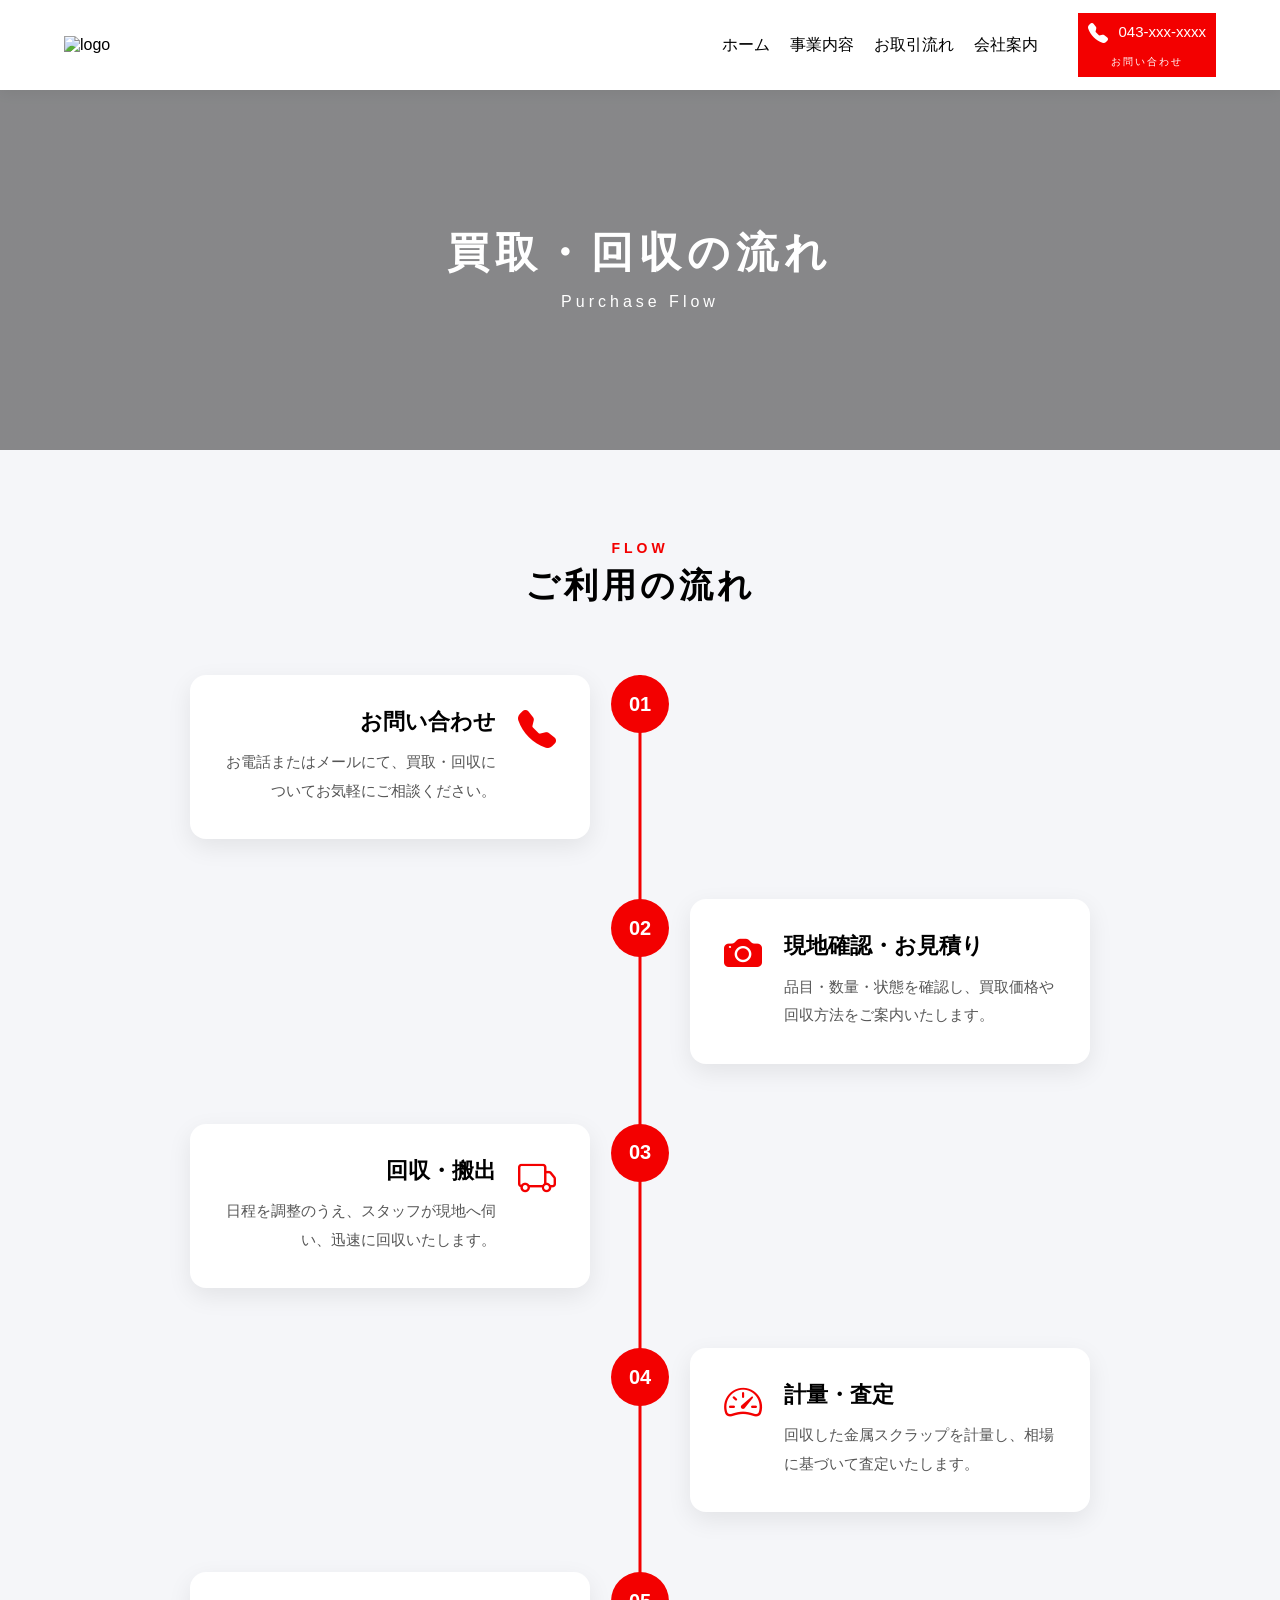
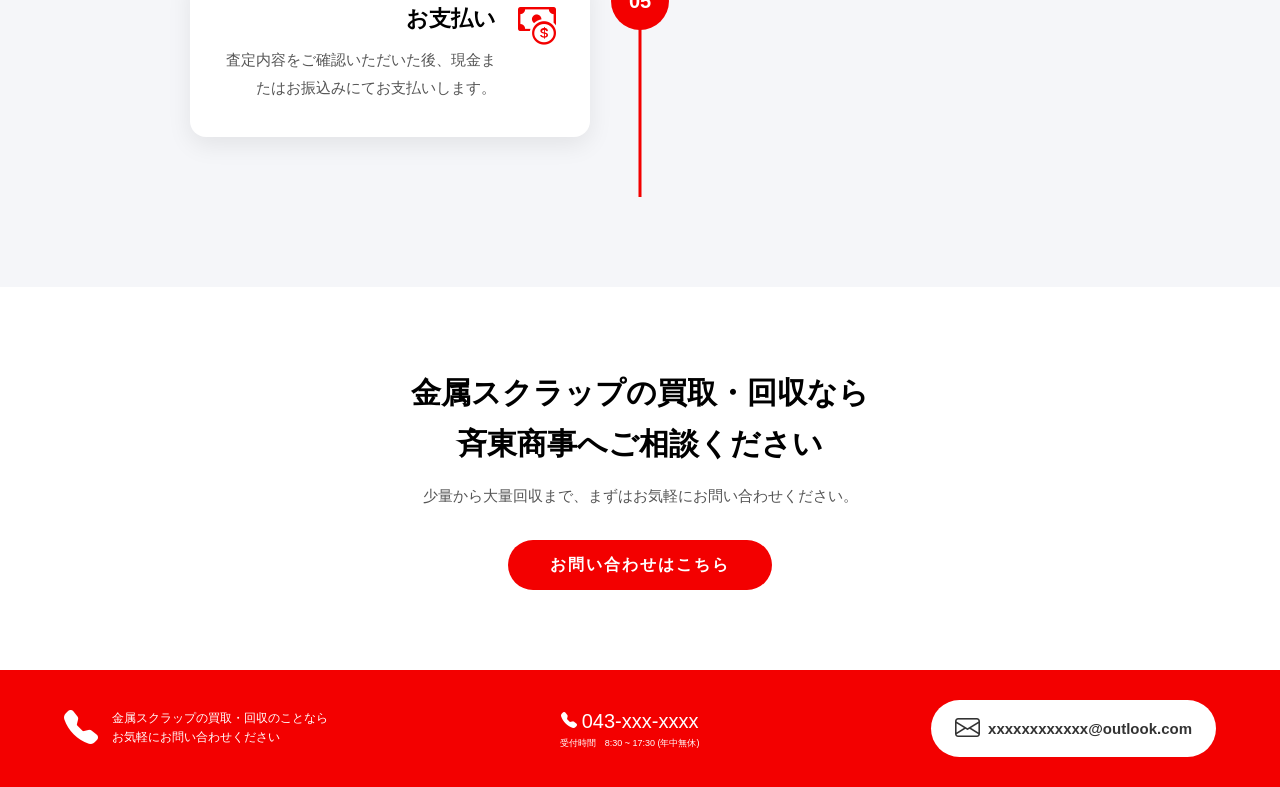
==== business.html @ 80c09f49 "Add files via upload" ====
<!DOCTYPE html>
<html lang="en">
<head>
    <title>斉東商事</title>
    <meta charset="UTF-8">
    <meta name="description" content="非鉄金属回収">
    <meta name="viewport" content="width=device-width, initial-scale=1.0">
    <link rel="preconnect" href="https://fonts.googleapis.com">
    <link rel="preconnect" href="https://fonts.gstatic.com" crossorigin>
    <link href="https://fonts.googleapis.com/css2?family=Shippori+Mincho+B1&display=swap" rel="stylesheet">
    <link rel="stylesheet" href="destyle.css">
    <link rel="stylesheet" href="styles.css">
    <link rel="stylesheet" href="https://cdn.jsdelivr.net/npm/bootstrap-icons@1.11.3/font/bootstrap-icons.min.css">
    <link rel="stylesheet" href="business.css">
</head>
<body>
    <header>
        <a href="#" class="header-left">
            <img src="img/logo (2).png" alt="logo">
        </a>
        <div class="header-right">
            <ul class="nav-pc">
                <li><a href="index.html">ホーム</a></li>
                <li><a href="service.html">事業内容</a></li>
                <li><a href="business.html">お取引流れ</a></li>
                <li><a href="contact.html">会社案内</a></li>
            </ul>
            <div class="header-ask">
                <div class="ask-top">
                    <i class="bi bi-telephone-fill"></i>
                    <p>043-xxx-xxxx</p>
                </div>
                <p>お問い合わせ</p>
            </div>
        </div>
    </header>
    <main>
        <section class="business-hero">
            <div class="business-hero-text">
                <h1>買取・回収の流れ</h1>
                <p>Purchase Flow</p>
            </div>
        </section>

        <section class="flow-section">
            <div class="section-title">
                <p>FLOW</p>
                <h2>ご利用の流れ</h2>
            </div>

            <div class="flow-timeline">

                <div class="flow-item">
                    <div class="flow-number">01</div>
                    <div class="flow-card">
                        <i class="bi bi-telephone-fill"></i>
                        <div>
                            <h3>お問い合わせ</h3>
                            <p>お電話またはメールにて、買取・回収についてお気軽にご相談ください。</p>
                        </div>
                    </div>
                </div>

                <div class="flow-item">
                    <div class="flow-number">02</div>
                    <div class="flow-card">
                        <i class="bi bi-camera-fill"></i>
                        <div>
                            <h3>現地確認・お見積り</h3>
                            <p>品目・数量・状態を確認し、買取価格や回収方法をご案内いたします。</p>
                        </div>
                    </div>
                </div>

                <div class="flow-item">
                    <div class="flow-number">03</div>
                    <div class="flow-card">
                        <i class="bi bi-truck"></i>
                        <div>
                            <h3>回収・搬出</h3>
                            <p>日程を調整のうえ、スタッフが現地へ伺い、迅速に回収いたします。</p>
                        </div>
                    </div>
                </div>

                <div class="flow-item">
                    <div class="flow-number">04</div>
                    <div class="flow-card">
                        <i class="bi bi-speedometer2"></i>
                        <div>
                            <h3>計量・査定</h3>
                            <p>回収した金属スクラップを計量し、相場に基づいて査定いたします。</p>
                        </div>
                    </div>
                </div>

                <div class="flow-item">
                    <div class="flow-number">05</div>
                    <div class="flow-card">
                        <i class="bi bi-cash-coin"></i>
                        <div>
                            <h3>お支払い</h3>
                            <p>査定内容をご確認いただいた後、現金またはお振込みにてお支払いします。</p>
                        </div>
                    </div>
                </div>

            </div>
        </section>

        <section class="flow-contact">
            <h2>金属スクラップの買取・回収なら<br>斉東商事へご相談ください</h2>
            <p>少量から大量回収まで、まずはお気軽にお問い合わせください。</p>
            <a href="contact.html">お問い合わせはこちら</a>
        </section>
    </main>




    <footer>
        <div class="footer-left">
            <i class="bi bi-telephone-fill"></i>
            <div class="footer-left-1">
                <p>金属スクラップの買取・回収のことなら</p>
                <p>お気軽にお問い合わせください</p>
            </div>
        </div>
        <div class="footer-right">
            <div class="footer-right-1">
                <i class="bi bi-telephone-fill"></i>
                <p>043-xxx-xxxx</p>
            </div>
            <p>受付時間　8:30 ~ 17:30 (年中無休)</p>
        </div>
        <a href="#" class="e-mail">
            <i class="bi bi-envelope"></i>
            <p>xxxxxxxxxxxx@outlook.com</p>
        </a>
    </footer>
</body>
</html>
---- destyle.css ----
/*! destyle.css v4.0.1 | MIT License | https://github.com/nicolas-cusan/destyle.css */

/* Reset box-model and set borders */
/* ============================================ */

*,
::before,
::after {
  box-sizing: border-box;
  border-style: solid;
  border-width: 0;
  min-width: 0;
}

/* Document */
/* ============================================ */

/**
 * 1. Correct the line height in all browsers.
 * 2. Prevent adjustments of font size after orientation changes in iOS.
 * 3. Remove gray overlay on links for iOS.
 */

html {
  line-height: 1.15; /* 1 */
  -webkit-text-size-adjust: 100%; /* 2 */
  -webkit-tap-highlight-color: transparent; /* 3*/
}

/* Sections */
/* ============================================ */

/**
 * Remove the margin in all browsers.
 */

body {
  margin: 0;
}

/**
 * Render the `main` element consistently in IE.
 */

main {
  display: block;
}

/* Vertical rhythm */
/* ============================================ */

p,
table,
blockquote,
address,
pre,
iframe,
form,
figure,
dl {
  margin: 0;
}

/* Headings */
/* ============================================ */

h1,
h2,
h3,
h4,
h5,
h6 {
  font-size: inherit;
  font-weight: inherit;
  margin: 0;
}

/* Lists (enumeration) */
/* ============================================ */

ul,
ol {
  margin: 0;
  padding: 0;
  list-style: none;
}

/* Lists (definition) */
/* ============================================ */

dt {
  font-weight: bold;
}

dd {
  margin-left: 0;
}

/* Grouping content */
/* ============================================ */

/**
 * 1. Add the correct box sizing in Firefox.
 * 2. Show the overflow in Edge and IE.
 */

hr {
  box-sizing: content-box; /* 1 */
  height: 0; /* 1 */
  overflow: visible; /* 2 */
  border-top-width: 1px;
  margin: 0;
  clear: both;
  color: inherit;
}

/**
 * 1. Correct the inheritance and scaling of font size in all browsers.
 * 2. Correct the odd `em` font sizing in all browsers.
 */

pre {
  font-family: monospace, monospace; /* 1 */
  font-size: inherit; /* 2 */
}

address {
  font-style: inherit;
}

/* Text-level semantics */
/* ============================================ */

/**
 * Remove the gray background on active links in IE 10.
 */

a {
  background-color: transparent;
  text-decoration: none;
  color: inherit;
}

/**
 * 1. Remove the bottom border in Chrome 57-
 * 2. Add the correct text decoration in Chrome, Edge, IE, Opera, and Safari.
 */

abbr[title] {
  text-decoration: underline dotted; /* 2 */
}

/**
 * Add the correct font weight in Chrome, Edge, and Safari.
 */

b,
strong {
  font-weight: bolder;
}

/**
 * 1. Correct the inheritance and scaling of font size in all browsers.
 * 2. Correct the odd `em` font sizing in all browsers.
 */

code,
kbd,
samp {
  font-family: monospace, monospace; /* 1 */
  font-size: inherit; /* 2 */
}

/**
 * Add the correct font size in all browsers.
 */

small {
  font-size: 80%;
}

/**
 * Prevent `sub` and `sup` elements from affecting the line height in
 * all browsers.
 */

sub,
sup {
  font-size: 75%;
  line-height: 0;
  position: relative;
  vertical-align: baseline;
}

sub {
  bottom: -0.25em;
}

sup {
  top: -0.5em;
}

/* Replaced content */
/* ============================================ */

/**
 * Prevent vertical alignment issues.
 */

svg,
img,
embed,
object,
iframe {
  vertical-align: bottom;
}

/* Forms */
/* ============================================ */

/**
 * Reset form fields to make them styleable.
 * 1. Make form elements stylable across systems iOS especially.
 * 2. Inherit text-transform from parent.
 */

button,
input,
optgroup,
select,
textarea {
  -webkit-appearance: none; /* 1 */
  appearance: none;
  vertical-align: middle;
  color: inherit;
  font: inherit;
  background: transparent;
  padding: 0;
  margin: 0;
  border-radius: 0;
  text-align: inherit;
  text-transform: inherit; /* 2 */
}

/**
 * Correct cursors for clickable elements.
 */

button,
[type="button"],
[type="reset"],
[type="submit"] {
  cursor: pointer;
}

button:disabled,
[type="button"]:disabled,
[type="reset"]:disabled,
[type="submit"]:disabled {
  cursor: default;
}

/**
 * Improve outlines for Firefox and unify style with input elements & buttons.
 */

:-moz-focusring {
  outline: auto;
}

select:disabled {
  opacity: inherit;
}

/**
 * Remove padding
 */

option {
  padding: 0;
}

/**
 * Reset to invisible
 */

fieldset {
  margin: 0;
  padding: 0;
  min-width: 0;
}

legend {
  padding: 0;
}

/**
 * Add the correct vertical alignment in Chrome, Firefox, and Opera.
 */

progress {
  vertical-align: baseline;
}

/**
 * Remove the default vertical scrollbar in IE 10+.
 */

textarea {
  overflow: auto;
}

/**
 * Correct the cursor style of increment and decrement buttons in Chrome.
 */

[type="number"]::-webkit-inner-spin-button,
[type="number"]::-webkit-outer-spin-button {
  height: auto;
}

/**
 * Correct the outline style in Safari.
 */

[type="search"] {
  outline-offset: -2px; /* 1 */
}

/**
 * Remove the inner padding in Chrome and Safari on macOS.
 */

[type="search"]::-webkit-search-decoration {
  -webkit-appearance: none;
}

/**
 * 1. Correct the inability to style clickable types in iOS and Safari.
 * 2. Fix font inheritance.
 */

::-webkit-file-upload-button {
  -webkit-appearance: button; /* 1 */
  font: inherit; /* 2 */
}

/**
 * Fix appearance for Firefox
 */
[type="number"] {
  -moz-appearance: textfield;
}

/**
 * Clickable labels
 */

label[for] {
  cursor: pointer;
}

/* Interactive */
/* ============================================ */

/*
 * Add the correct display in Edge, IE 10+, and Firefox.
 */

details {
  display: block;
}

/*
 * Add the correct display in all browsers.
 */

summary {
  display: list-item;
}

/*
 * Remove outline for editable content.
 */

[contenteditable]:focus {
  outline: auto;
}

/* Tables */
/* ============================================ */

/**
1. Correct table border color inheritance in all Chrome and Safari.
*/

table {
  border-color: inherit; /* 1 */
  border-collapse: collapse;
}

caption {
  text-align: left;
}

td,
th {
  vertical-align: top;
  padding: 0;
}

th {
  text-align: left;
  font-weight: bold;
}
---- styles.css ----
/* PC、スマホ共通スタイル */
* {
  box-sizing: border-box;
}
p {
  font-size: 15px;
}
body {
  max-width: 2000px;
  margin: 0 auto;
  background-color: #F5F6F9;
  font-family: "Source Sans Pro", "Hiragino Kaku Gothic ProN", Meiryo, Arial, sans-serif;
}
/*header*/
header {
  height: 90px;

  display: flex;
  justify-content: space-between;
  align-items: center;

  margin: 0;
  padding: 0 5%;

  background-color: #fff;

  box-shadow: 0 3px 14px rgba(0,0,0,.06);
}
.header-left {
  width: 220px;

  display: flex;
  align-items: center;

  margin: 0;
}
.header-left > img {
  width: 100%;
}
.company-name > h1 {
  font-size: 30px;
  font-weight: 550;
  letter-spacing: 5px;
}
.company-name > h3 {
  font-size: 12px;
}
.header-right {
  height: 100%;

  display: flex;
  align-items: center;
  gap: 40px;
}
.nav-pc {
  display: flex;
  justify-content: space-between;
  align-items: center;
  gap: 20px;
}
.header-ask {
  background-color: #f30000;
  color: #FFF;
  text-align: center;
  padding: 10px 10px;
  display: flex;
  flex-direction: column;
  gap: 10px;
}
.header-ask > p {
  font-size: 10px;
  letter-spacing: 2px;
}
.ask-top {
  display: flex;
  gap: 10px;
  font-size: 20px;
}
.ask-top > p {
  font-size: 15px;
}
.nav-pc > li:hover {
  padding-top: 5px;
  text-decoration: underline;
}
/*footer*/
footer {
  background-color: #f30000;
  color: #fff;

  display: flex;
  justify-content: space-between;
  align-items: center;

  padding: 30px 5%;
}
.footer-left {
  display: flex;
  align-items: center;
  gap: 14px;
  margin: 0;
}
.footer-left > i {
  font-size: 34px;
}
.footer-left-1 {
  display: flex;
  flex-direction: column;
  gap: 5px;
}
.footer-left-1 > p {
  font-size: 12px;
}
.footer-right {
  display: flex;
  flex-direction: column;
  align-items: center;
  margin: 0;
}
.footer-right > p {
  margin-top: 5px;
  font-size: 9px;
}
.footer-right-1 {
  display: flex;
  gap: 5px;
  align-items: center;
}
.footer-right-1 > p {
  font-size: 20px;
}
.e-mail {
  display: flex;
  align-items: center;
  gap: 8px;

  font-size: 16px;
  font-weight: 600;

  border-radius: 30px;

  background-color: #fff;
  color: #333;

  padding: 14px 24px;

  transition: .3s;
}
.e-mail:hover {
  transform: translateY(-3px);
  box-shadow: 0 8px 18px rgba(0,0,0,.18);
}
.e-mail > i {
  font-size: 25px;
}
---- business.css ----
/* business page */
.business-hero {
  height: 360px;
  background:
    linear-gradient(rgba(0,0,0,.45), rgba(0,0,0,.45)),
    url("img/business-hero.jpg") center / cover no-repeat;

  display: flex;
  justify-content: center;
  align-items: center;

  color: #fff;
  text-align: center;
}

.business-hero-text h1 {
  font-size: 42px;
  font-weight: 700;
  letter-spacing: 6px;
}

.business-hero-text p {
  margin-top: 16px;
  font-size: 16px;
  letter-spacing: 4px;
}

/* title */
.flow-section {
  padding: 90px 5%;
}

.section-title {
  text-align: center;
  margin-bottom: 70px;
}

.section-title p {
  color: #f30000;
  font-size: 14px;
  font-weight: bold;
  letter-spacing: 4px;
}

.section-title h2 {
  margin-top: 10px;
  font-size: 34px;
  font-weight: 700;
  letter-spacing: 4px;
}

/* timeline */
.flow-timeline {
  position: relative;
  max-width: 1000px;
  margin: 0 auto;
}

.flow-timeline::before {
  content: "";
  position: absolute;
  top: 0;
  left: 50%;
  width: 3px;
  height: 100%;
  background-color: #f30000;
  transform: translateX(-50%);
}

.flow-item {
  position: relative;
  width: 50%;
  padding: 0 50px 60px;
}

.flow-item:nth-child(odd) {
  margin-right: auto;
  text-align: right;
}

.flow-item:nth-child(even) {
  margin-left: auto;
}

.flow-number {
  position: absolute;
  top: 0;
  width: 58px;
  height: 58px;
  border-radius: 50%;

  background-color: #f30000;
  color: #fff;

  display: flex;
  justify-content: center;
  align-items: center;

  font-size: 20px;
  font-weight: bold;
  z-index: 2;
}

.flow-item:nth-child(odd) .flow-number {
  right: -29px;
}

.flow-item:nth-child(even) .flow-number {
  left: -29px;
}

.flow-card {
  background-color: #fff;
  padding: 34px;
  border-radius: 16px;

  display: flex;
  gap: 22px;
  align-items: flex-start;

  box-shadow: 0 8px 24px rgba(0,0,0,.08);
}

.flow-item:nth-child(odd) .flow-card {
  flex-direction: row-reverse;
}

.flow-card i {
  font-size: 38px;
  color: #f30000;
  flex-shrink: 0;
}

.flow-card h3 {
  font-size: 22px;
  font-weight: 700;
  margin-bottom: 14px;
}

.flow-card p {
  line-height: 1.9;
  color: #555;
}

/* contact */
.flow-contact {
  background-color: #fff;
  text-align: center;
  padding: 80px 5%;
}

.flow-contact h2 {
  font-size: 30px;
  font-weight: 700;
  line-height: 1.7;
}

.flow-contact p {
  margin-top: 18px;
  color: #555;
}

.flow-contact a {
  display: inline-block;
  margin-top: 36px;
  padding: 16px 42px;

  background-color: #f30000;
  color: #fff;
  border-radius: 40px;

  font-weight: bold;
  letter-spacing: 2px;

  transition: .3s;
}

.flow-contact a:hover {
  transform: translateY(-4px);
  box-shadow: 0 8px 18px rgba(0,0,0,.18);
}
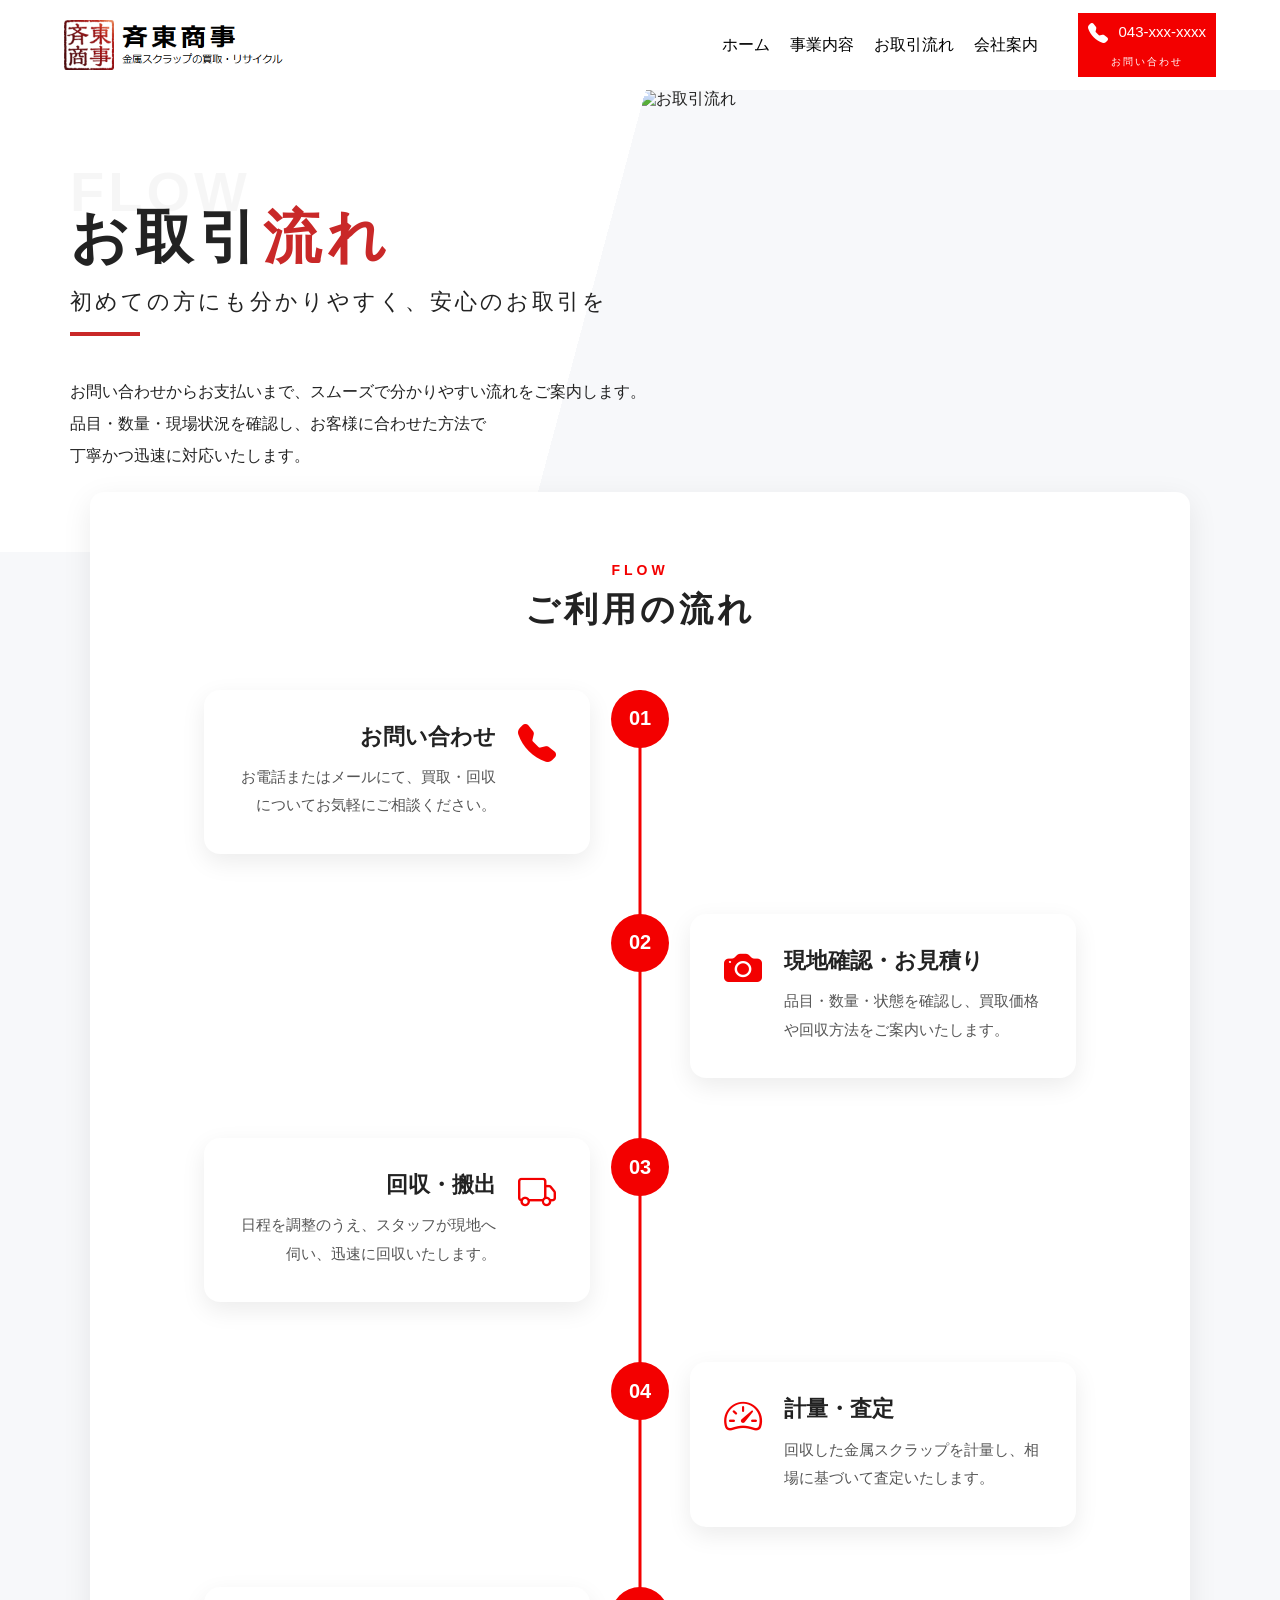
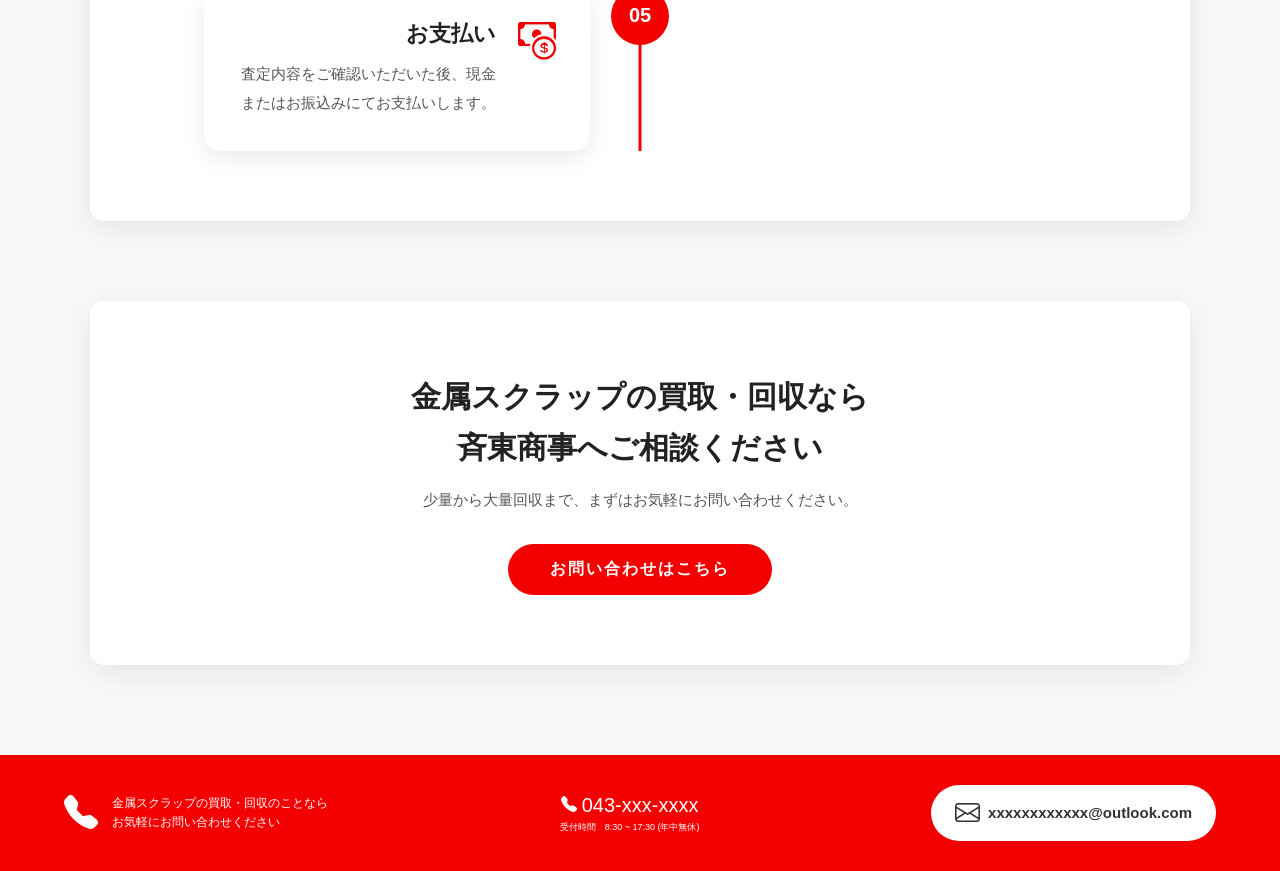
==== commit 7aec6c92: "Add files via upload" ====
--- a/business.html
+++ b/business.html
@@ -1,142 +1,153 @@
-<!DOCTYPE html>
-<html lang="en">
-<head>
-    <title>斉東商事</title>
-    <meta charset="UTF-8">
-    <meta name="description" content="非鉄金属回収">
-    <meta name="viewport" content="width=device-width, initial-scale=1.0">
-    <link rel="preconnect" href="https://fonts.googleapis.com">
-    <link rel="preconnect" href="https://fonts.gstatic.com" crossorigin>
-    <link href="https://fonts.googleapis.com/css2?family=Shippori+Mincho+B1&display=swap" rel="stylesheet">
-    <link rel="stylesheet" href="destyle.css">
-    <link rel="stylesheet" href="styles.css">
-    <link rel="stylesheet" href="https://cdn.jsdelivr.net/npm/bootstrap-icons@1.11.3/font/bootstrap-icons.min.css">
-    <link rel="stylesheet" href="business.css">
-</head>
-<body>
-    <header>
-        <a href="#" class="header-left">
-            <img src="img/logo (2).png" alt="logo">
-        </a>
-        <div class="header-right">
-            <ul class="nav-pc">
-                <li><a href="index.html">ホーム</a></li>
-                <li><a href="service.html">事業内容</a></li>
-                <li><a href="business.html">お取引流れ</a></li>
-                <li><a href="contact.html">会社案内</a></li>
-            </ul>
-            <div class="header-ask">
-                <div class="ask-top">
-                    <i class="bi bi-telephone-fill"></i>
-                    <p>043-xxx-xxxx</p>
-                </div>
-                <p>お問い合わせ</p>
-            </div>
-        </div>
-    </header>
-    <main>
-        <section class="business-hero">
-            <div class="business-hero-text">
-                <h1>買取・回収の流れ</h1>
-                <p>Purchase Flow</p>
-            </div>
-        </section>
-
-        <section class="flow-section">
-            <div class="section-title">
-                <p>FLOW</p>
-                <h2>ご利用の流れ</h2>
-            </div>
-
-            <div class="flow-timeline">
-
-                <div class="flow-item">
-                    <div class="flow-number">01</div>
-                    <div class="flow-card">
-                        <i class="bi bi-telephone-fill"></i>
-                        <div>
-                            <h3>お問い合わせ</h3>
-                            <p>お電話またはメールにて、買取・回収についてお気軽にご相談ください。</p>
-                        </div>
-                    </div>
-                </div>
-
-                <div class="flow-item">
-                    <div class="flow-number">02</div>
-                    <div class="flow-card">
-                        <i class="bi bi-camera-fill"></i>
-                        <div>
-                            <h3>現地確認・お見積り</h3>
-                            <p>品目・数量・状態を確認し、買取価格や回収方法をご案内いたします。</p>
-                        </div>
-                    </div>
-                </div>
-
-                <div class="flow-item">
-                    <div class="flow-number">03</div>
-                    <div class="flow-card">
-                        <i class="bi bi-truck"></i>
-                        <div>
-                            <h3>回収・搬出</h3>
-                            <p>日程を調整のうえ、スタッフが現地へ伺い、迅速に回収いたします。</p>
-                        </div>
-                    </div>
-                </div>
-
-                <div class="flow-item">
-                    <div class="flow-number">04</div>
-                    <div class="flow-card">
-                        <i class="bi bi-speedometer2"></i>
-                        <div>
-                            <h3>計量・査定</h3>
-                            <p>回収した金属スクラップを計量し、相場に基づいて査定いたします。</p>
-                        </div>
-                    </div>
-                </div>
-
-                <div class="flow-item">
-                    <div class="flow-number">05</div>
-                    <div class="flow-card">
-                        <i class="bi bi-cash-coin"></i>
-                        <div>
-                            <h3>お支払い</h3>
-                            <p>査定内容をご確認いただいた後、現金またはお振込みにてお支払いします。</p>
-                        </div>
-                    </div>
-                </div>
-
-            </div>
-        </section>
-
-        <section class="flow-contact">
-            <h2>金属スクラップの買取・回収なら<br>斉東商事へご相談ください</h2>
-            <p>少量から大量回収まで、まずはお気軽にお問い合わせください。</p>
-            <a href="contact.html">お問い合わせはこちら</a>
-        </section>
-    </main>
-
-
-
-
-    <footer>
-        <div class="footer-left">
-            <i class="bi bi-telephone-fill"></i>
-            <div class="footer-left-1">
-                <p>金属スクラップの買取・回収のことなら</p>
-                <p>お気軽にお問い合わせください</p>
-            </div>
-        </div>
-        <div class="footer-right">
-            <div class="footer-right-1">
-                <i class="bi bi-telephone-fill"></i>
-                <p>043-xxx-xxxx</p>
-            </div>
-            <p>受付時間　8:30 ~ 17:30 (年中無休)</p>
-        </div>
-        <a href="#" class="e-mail">
-            <i class="bi bi-envelope"></i>
-            <p>xxxxxxxxxxxx@outlook.com</p>
-        </a>
-    </footer>
-</body>
-</html>
+<!DOCTYPE html>
+<html lang="en">
+<head>
+    <title>斉東商事</title>
+    <meta charset="UTF-8">
+    <meta name="description" content="非鉄金属回収">
+    <meta name="viewport" content="width=device-width, initial-scale=1.0">
+    <link rel="preconnect" href="https://fonts.googleapis.com">
+    <link rel="preconnect" href="https://fonts.gstatic.com" crossorigin>
+    <link href="https://fonts.googleapis.com/css2?family=Shippori+Mincho+B1&display=swap" rel="stylesheet">
+    <link rel="stylesheet" href="destyle.css">
+    <link rel="stylesheet" href="styles.css">
+    <link rel="stylesheet" href="https://cdn.jsdelivr.net/npm/bootstrap-icons@1.11.3/font/bootstrap-icons.min.css">
+    <link rel="stylesheet" href="business.css">
+</head>
+<body>
+    <header>
+        <a href="#" class="header-left">
+            <img src="img/logo (2).png" alt="logo">
+        </a>
+        <div class="header-right">
+            <ul class="nav-pc">
+                <li><a href="index.html">ホーム</a></li>
+                <li><a href="service.html">事業内容</a></li>
+                <li><a href="business.html">お取引流れ</a></li>
+                <li><a href="contact.html">会社案内</a></li>
+            </ul>
+            <div class="header-ask">
+                <div class="ask-top">
+                    <i class="bi bi-telephone-fill"></i>
+                    <p>043-xxx-xxxx</p>
+                </div>
+                <p>お問い合わせ</p>
+            </div>
+        </div>
+    </header>
+    <main class="company-page">
+        <section class="company-hero">
+            <div class="company-hero-text">
+                <p class="section-en">FLOW</p>
+                <h1>お取引<span>流れ</span></h1>
+                <p class="catch">初めての方にも分かりやすく、安心のお取引を</p>
+
+                <p class="lead">
+                    お問い合わせからお支払いまで、スムーズで分かりやすい流れをご案内します。<br>
+                    品目・数量・現場状況を確認し、お客様に合わせた方法で<br>
+                    丁寧かつ迅速に対応いたします。
+                </p>
+            </div>
+
+            <div class="company-hero-img">
+                <img src="img/business-hero.jpg" alt="お取引流れ">
+            </div>
+        </section>
+
+        <section class="flow-section">
+            <div class="section-title">
+                <p>FLOW</p>
+                <h2>ご利用の流れ</h2>
+            </div>
+
+            <div class="flow-timeline">
+
+                <div class="flow-item">
+                    <div class="flow-number">01</div>
+                    <div class="flow-card">
+                        <i class="bi bi-telephone-fill"></i>
+                        <div>
+                            <h3>お問い合わせ</h3>
+                            <p>お電話またはメールにて、買取・回収についてお気軽にご相談ください。</p>
+                        </div>
+                    </div>
+                </div>
+
+                <div class="flow-item">
+                    <div class="flow-number">02</div>
+                    <div class="flow-card">
+                        <i class="bi bi-camera-fill"></i>
+                        <div>
+                            <h3>現地確認・お見積り</h3>
+                            <p>品目・数量・状態を確認し、買取価格や回収方法をご案内いたします。</p>
+                        </div>
+                    </div>
+                </div>
+
+                <div class="flow-item">
+                    <div class="flow-number">03</div>
+                    <div class="flow-card">
+                        <i class="bi bi-truck"></i>
+                        <div>
+                            <h3>回収・搬出</h3>
+                            <p>日程を調整のうえ、スタッフが現地へ伺い、迅速に回収いたします。</p>
+                        </div>
+                    </div>
+                </div>
+
+                <div class="flow-item">
+                    <div class="flow-number">04</div>
+                    <div class="flow-card">
+                        <i class="bi bi-speedometer2"></i>
+                        <div>
+                            <h3>計量・査定</h3>
+                            <p>回収した金属スクラップを計量し、相場に基づいて査定いたします。</p>
+                        </div>
+                    </div>
+                </div>
+
+                <div class="flow-item">
+                    <div class="flow-number">05</div>
+                    <div class="flow-card">
+                        <i class="bi bi-cash-coin"></i>
+                        <div>
+                            <h3>お支払い</h3>
+                            <p>査定内容をご確認いただいた後、現金またはお振込みにてお支払いします。</p>
+                        </div>
+                    </div>
+                </div>
+
+            </div>
+        </section>
+
+        <section class="flow-contact">
+            <h2>金属スクラップの買取・回収なら<br>斉東商事へご相談ください</h2>
+            <p>少量から大量回収まで、まずはお気軽にお問い合わせください。</p>
+            <a href="contact.html">お問い合わせはこちら</a>
+        </section>
+    </main>
+
+
+
+
+    <footer>
+        <div class="footer-left">
+            <i class="bi bi-telephone-fill"></i>
+            <div class="footer-left-1">
+                <p>金属スクラップの買取・回収のことなら</p>
+                <p>お気軽にお問い合わせください</p>
+            </div>
+        </div>
+        <div class="footer-right">
+            <div class="footer-right-1">
+                <i class="bi bi-telephone-fill"></i>
+                <p>043-xxx-xxxx</p>
+            </div>
+            <p>受付時間　8:30 ~ 17:30 (年中無休)</p>
+        </div>
+        <a href="#" class="e-mail">
+            <i class="bi bi-envelope"></i>
+            <p>xxxxxxxxxxxx@outlook.com</p>
+        </a>
+    </footer>
+</body>
+</html>
--- a/styles.css
+++ b/styles.css
@@ -152,4 +152,73 @@
 }
 .e-mail > i {
   font-size: 25px;
+}
+/* =========================
+   手机端共通 768px以下
+========================= */
+@media (max-width: 768px) {
+
+  body {
+    width: 100%;
+    overflow-x: hidden;
+  }
+
+  p {
+    font-size: 14px;
+  }
+
+  /* header */
+  header {
+    height: auto;
+    padding: 14px 5%;
+    flex-direction: column;
+    gap: 12px;
+  }
+
+  .header-left {
+    width: 170px;
+  }
+
+  .header-right {
+    width: 100%;
+    height: auto;
+    flex-direction: column;
+    gap: 12px;
+  }
+
+  .nav-pc {
+    width: 100%;
+    flex-wrap: wrap;
+    justify-content: center;
+    gap: 10px 18px;
+    font-size: 13px;
+  }
+
+  .header-ask {
+    width: 100%;
+    padding: 10px;
+  }
+
+  .ask-top {
+    justify-content: center;
+  }
+
+  /* footer */
+  footer {
+    flex-direction: column;
+    gap: 20px;
+    text-align: center;
+    padding: 28px 5%;
+  }
+
+  .footer-left {
+    justify-content: center;
+  }
+
+  .e-mail {
+    width: 100%;
+    justify-content: center;
+    font-size: 14px;
+    padding: 12px 16px;
+  }
 }
--- a/business.css
+++ b/business.css
@@ -1,182 +1,332 @@
-/* business page */
-.business-hero {
-  height: 360px;
-  background:
-    linear-gradient(rgba(0,0,0,.45), rgba(0,0,0,.45)),
-    url("img/business-hero.jpg") center / cover no-repeat;
-
-  display: flex;
-  justify-content: center;
-  align-items: center;
-
-  color: #fff;
-  text-align: center;
-}
-
-.business-hero-text h1 {
-  font-size: 42px;
-  font-weight: 700;
-  letter-spacing: 6px;
-}
-
-.business-hero-text p {
-  margin-top: 16px;
-  font-size: 16px;
-  letter-spacing: 4px;
-}
-
-/* title */
-.flow-section {
-  padding: 90px 5%;
-}
-
-.section-title {
-  text-align: center;
-  margin-bottom: 70px;
-}
-
-.section-title p {
-  color: #f30000;
-  font-size: 14px;
-  font-weight: bold;
-  letter-spacing: 4px;
-}
-
-.section-title h2 {
-  margin-top: 10px;
-  font-size: 34px;
-  font-weight: 700;
-  letter-spacing: 4px;
-}
-
-/* timeline */
-.flow-timeline {
-  position: relative;
-  max-width: 1000px;
-  margin: 0 auto;
-}
-
-.flow-timeline::before {
-  content: "";
-  position: absolute;
-  top: 0;
-  left: 50%;
-  width: 3px;
-  height: 100%;
-  background-color: #f30000;
-  transform: translateX(-50%);
-}
-
-.flow-item {
-  position: relative;
-  width: 50%;
-  padding: 0 50px 60px;
-}
-
-.flow-item:nth-child(odd) {
-  margin-right: auto;
-  text-align: right;
-}
-
-.flow-item:nth-child(even) {
-  margin-left: auto;
-}
-
-.flow-number {
-  position: absolute;
-  top: 0;
-  width: 58px;
-  height: 58px;
-  border-radius: 50%;
-
-  background-color: #f30000;
-  color: #fff;
-
-  display: flex;
-  justify-content: center;
-  align-items: center;
-
-  font-size: 20px;
-  font-weight: bold;
-  z-index: 2;
-}
-
-.flow-item:nth-child(odd) .flow-number {
-  right: -29px;
-}
-
-.flow-item:nth-child(even) .flow-number {
-  left: -29px;
-}
-
-.flow-card {
-  background-color: #fff;
-  padding: 34px;
-  border-radius: 16px;
-
-  display: flex;
-  gap: 22px;
-  align-items: flex-start;
-
-  box-shadow: 0 8px 24px rgba(0,0,0,.08);
-}
-
-.flow-item:nth-child(odd) .flow-card {
-  flex-direction: row-reverse;
-}
-
-.flow-card i {
-  font-size: 38px;
-  color: #f30000;
-  flex-shrink: 0;
-}
-
-.flow-card h3 {
-  font-size: 22px;
-  font-weight: 700;
-  margin-bottom: 14px;
-}
-
-.flow-card p {
-  line-height: 1.9;
-  color: #555;
-}
-
-/* contact */
-.flow-contact {
-  background-color: #fff;
-  text-align: center;
-  padding: 80px 5%;
-}
-
-.flow-contact h2 {
-  font-size: 30px;
-  font-weight: 700;
-  line-height: 1.7;
-}
-
-.flow-contact p {
-  margin-top: 18px;
-  color: #555;
-}
-
-.flow-contact a {
-  display: inline-block;
-  margin-top: 36px;
-  padding: 16px 42px;
-
-  background-color: #f30000;
-  color: #fff;
-  border-radius: 40px;
-
-  font-weight: bold;
-  letter-spacing: 2px;
-
-  transition: .3s;
-}
-
-.flow-contact a:hover {
-  transform: translateY(-4px);
-  box-shadow: 0 8px 18px rgba(0,0,0,.18);
-}
-
+/* =========================
+   Business page
+========================= */
+.company-page {
+  background: #f7f8fa;
+  color: #222;
+  overflow: hidden;
+}
+
+/* page hero：三张子页面统一 */
+.company-hero {
+  display: flex;
+  min-height: 420px;
+  position: relative;
+}
+
+.company-hero-text {
+  width: 55%;
+  padding: 70px 0 80px 70px;
+  position: relative;
+  z-index: 2;
+  background: linear-gradient(105deg, #fff 0%, #fff 78%, transparent 78%);
+}
+
+.section-en {
+  font-size: 56px;
+  font-weight: 700;
+  color: rgba(0, 0, 0, 0.035);
+  letter-spacing: 4px;
+  margin-bottom: -20px;
+}
+
+.company-hero h1 {
+  font-size: 58px;
+  font-weight: 800;
+  letter-spacing: 6px;
+  margin-bottom: 18px;
+}
+
+.company-hero h1 span {
+  color: #c92828;
+}
+
+.catch {
+  font-size: 22px;
+  letter-spacing: 3px;
+  margin-bottom: 40px;
+  position: relative;
+}
+
+.catch::after {
+  content: "";
+  display: block;
+  width: 70px;
+  height: 4px;
+  background: #c92828;
+  margin-top: 18px;
+}
+
+.lead {
+  font-size: 16px;
+  line-height: 2;
+}
+
+.company-hero-img {
+  width: 50%;
+  position: absolute;
+  right: 0;
+  top: 0;
+  height: 470px;
+}
+
+.company-hero-img img {
+  width: 100%;
+  height: 100%;
+  object-fit: cover;
+}
+
+/* 共通标题 */
+.section-title {
+  text-align: center;
+  margin-bottom: 60px;
+}
+
+.section-title p {
+  color: #f30000;
+  font-size: 14px;
+  font-weight: 700;
+  letter-spacing: 4px;
+}
+
+.section-title h2 {
+  margin-top: 12px;
+  font-size: 34px;
+  font-weight: 700;
+  letter-spacing: 4px;
+}
+
+/* timeline */
+.flow-section {
+  width: 94%;
+  max-width: 1100px;
+  margin: -60px auto 80px;
+  background: #fff;
+  border-radius: 14px;
+  box-shadow: 0 8px 30px rgba(0, 0, 0, 0.08);
+  padding: 70px 5%;
+  position: relative;
+  z-index: 5;
+}
+
+.flow-timeline {
+  position: relative;
+  max-width: 1000px;
+  margin: 0 auto;
+}
+
+.flow-timeline::before {
+  content: "";
+  position: absolute;
+  top: 0;
+  left: 50%;
+  width: 3px;
+  height: 100%;
+  background-color: #f30000;
+  transform: translateX(-50%);
+}
+
+.flow-item {
+  position: relative;
+  width: 50%;
+  padding: 0 50px 60px;
+}
+
+.flow-item:last-child {
+  padding-bottom: 0;
+}
+
+.flow-item:nth-child(odd) {
+  margin-right: auto;
+  text-align: right;
+}
+
+.flow-item:nth-child(even) {
+  margin-left: auto;
+}
+
+.flow-number {
+  position: absolute;
+  top: 0;
+  width: 58px;
+  height: 58px;
+  border-radius: 50%;
+  background-color: #f30000;
+  color: #fff;
+  display: flex;
+  justify-content: center;
+  align-items: center;
+  font-size: 20px;
+  font-weight: 700;
+  z-index: 2;
+}
+
+.flow-item:nth-child(odd) .flow-number {
+  right: -29px;
+}
+
+.flow-item:nth-child(even) .flow-number {
+  left: -29px;
+}
+
+.flow-card {
+  background-color: #fff;
+  padding: 34px;
+  border-radius: 16px;
+  display: flex;
+  gap: 22px;
+  align-items: flex-start;
+  box-shadow: 0 8px 24px rgba(0,0,0,.08);
+}
+
+.flow-item:nth-child(odd) .flow-card {
+  flex-direction: row-reverse;
+}
+
+.flow-card i {
+  font-size: 38px;
+  color: #f30000;
+  flex-shrink: 0;
+}
+
+.flow-card h3 {
+  font-size: 22px;
+  font-weight: 700;
+  margin-bottom: 14px;
+}
+
+.flow-card p {
+  line-height: 1.9;
+  color: #555;
+}
+
+.flow-contact {
+  width: 94%;
+  max-width: 1100px;
+  margin: 0 auto 90px;
+  background-color: #fff;
+  text-align: center;
+  padding: 70px 5%;
+  border-radius: 14px;
+  box-shadow: 0 8px 30px rgba(0,0,0,.08);
+}
+
+.flow-contact h2 {
+  font-size: 30px;
+  font-weight: 700;
+  line-height: 1.7;
+}
+
+.flow-contact p {
+  margin-top: 18px;
+  color: #555;
+}
+
+.flow-contact a {
+  display: inline-block;
+  margin-top: 36px;
+  padding: 16px 42px;
+  background-color: #f30000;
+  color: #fff;
+  border-radius: 40px;
+  font-weight: 700;
+  letter-spacing: 2px;
+  transition: .3s;
+}
+
+.flow-contact a:hover {
+  transform: translateY(-4px);
+  box-shadow: 0 8px 18px rgba(0,0,0,.18);
+}
+
+@media (max-width: 900px) {
+  .company-hero {
+    display: block;
+  }
+
+  .company-hero-text {
+    width: 100%;
+    padding: 50px 24px;
+    background: #fff;
+  }
+
+  .company-hero-img {
+    position: static;
+    width: 100%;
+    height: 260px;
+  }
+
+  .flow-section {
+    margin-top: 30px;
+  }
+}
+
+@media (max-width: 768px) {
+  .company-hero-text {
+    padding: 42px 20px;
+  }
+
+  .section-en {
+    font-size: 32px;
+    margin-bottom: -10px;
+  }
+
+  .company-hero h1 {
+    font-size: 38px;
+  }
+
+  .catch {
+    font-size: 18px;
+  }
+
+  .company-hero-img {
+    height: 220px;
+  }
+
+  .section-title {
+    margin-bottom: 45px;
+  }
+
+  .section-title h2 {
+    font-size: 26px;
+  }
+
+  .flow-section,
+  .flow-contact {
+    width: 92%;
+    padding: 50px 20px;
+    margin-bottom: 60px;
+  }
+
+  .flow-timeline::before {
+    left: 29px;
+  }
+
+  .flow-item {
+    width: 100%;
+    padding: 0 0 36px 70px;
+    text-align: left;
+  }
+
+  .flow-item:nth-child(odd),
+  .flow-item:nth-child(even) {
+    margin: 0;
+    text-align: left;
+  }
+
+  .flow-item:nth-child(odd) .flow-number,
+  .flow-item:nth-child(even) .flow-number {
+    left: 0;
+    right: auto;
+  }
+
+  .flow-card,
+  .flow-item:nth-child(odd) .flow-card {
+    flex-direction: column;
+    padding: 26px 22px;
+  }
+
+  .flow-contact h2 {
+    font-size: 23px;
+  }
+}
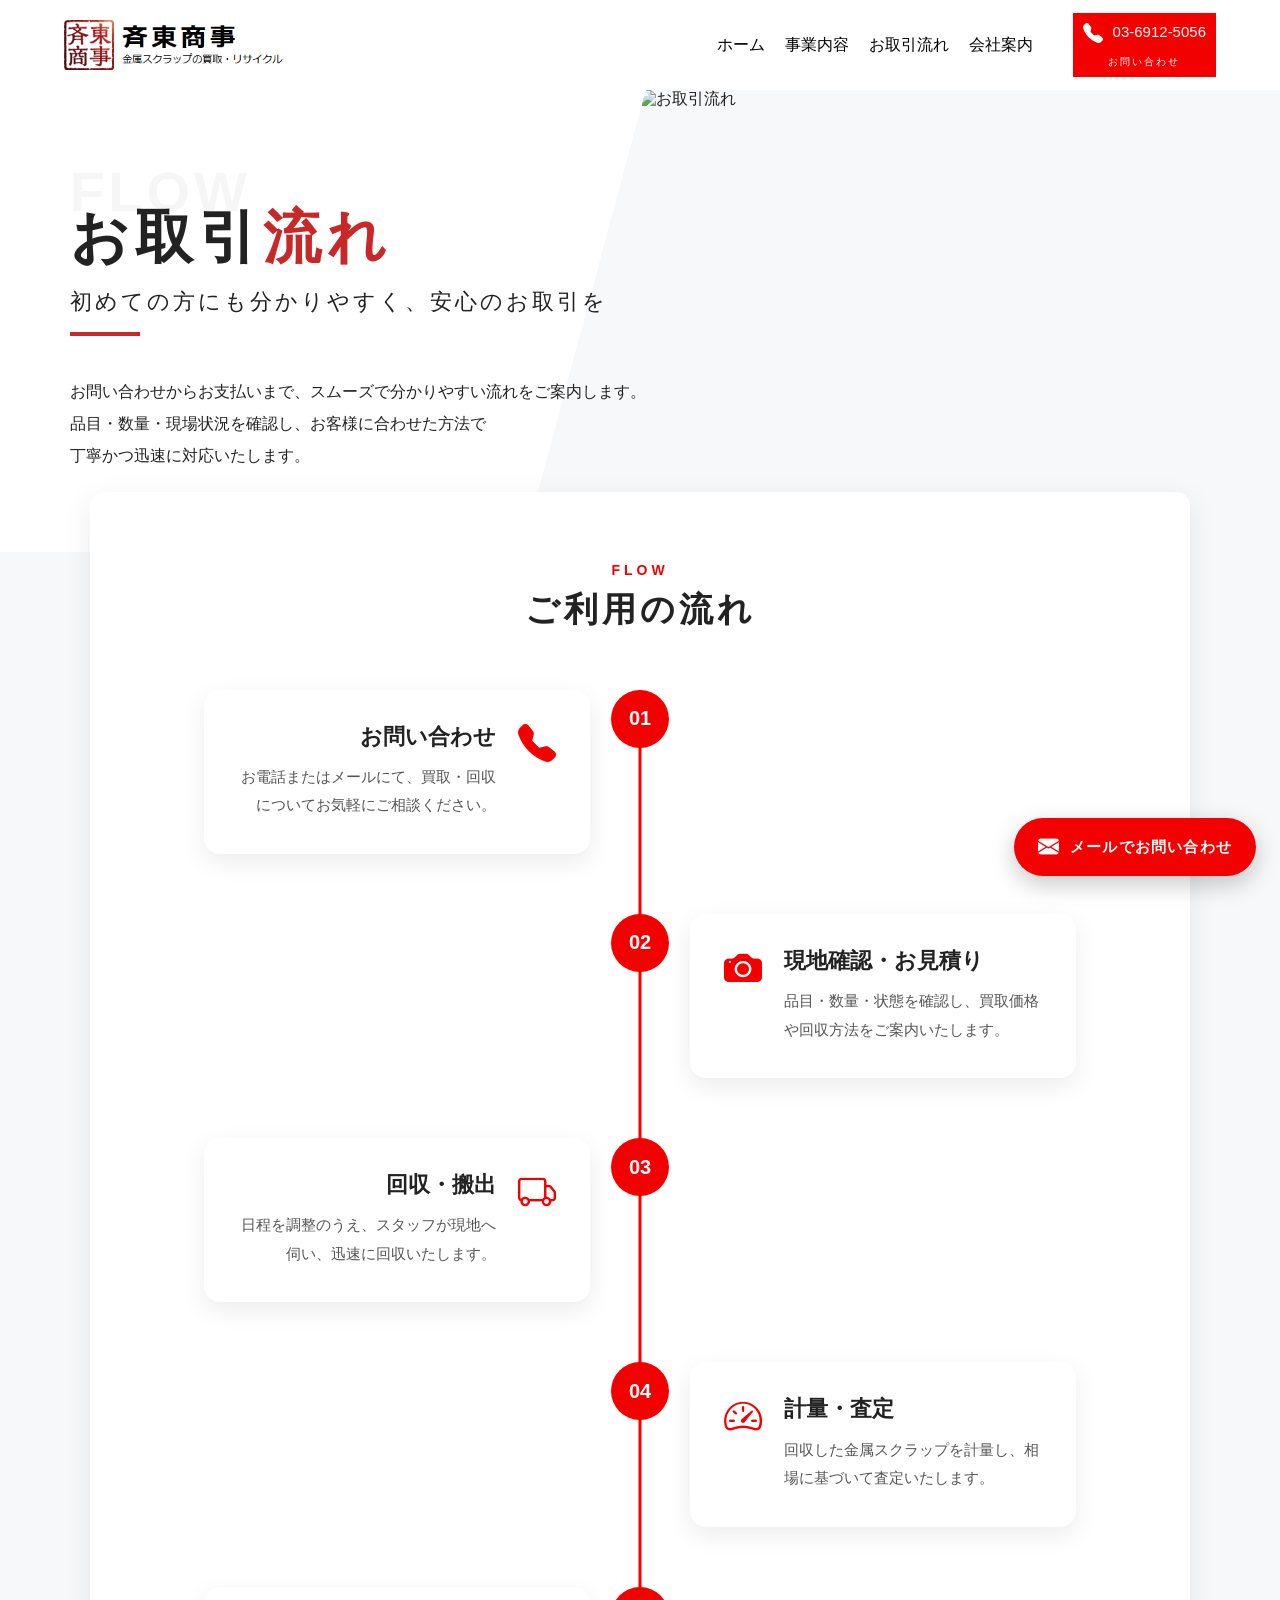
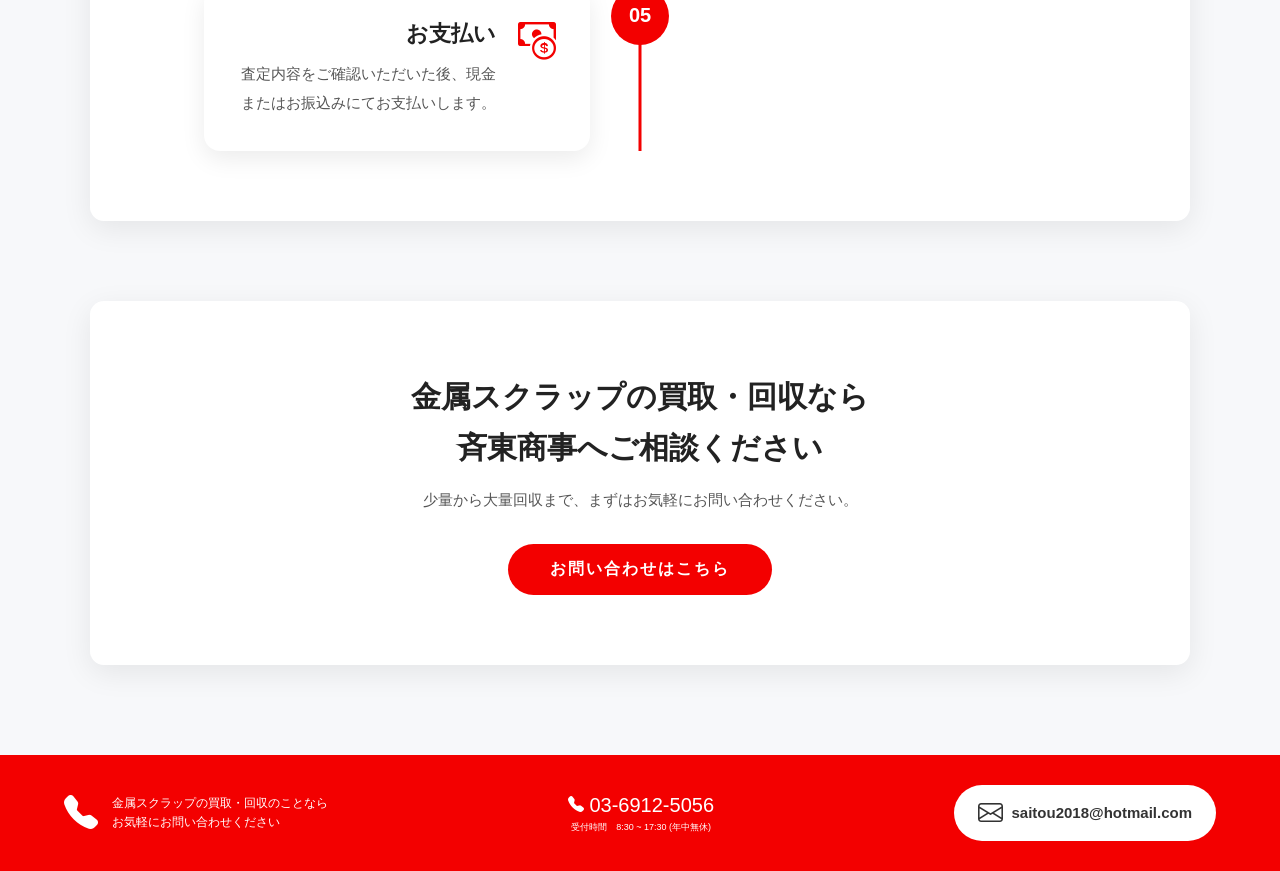
==== commit a45af8f9: "Add files via upload" ====
--- a/business.html
+++ b/business.html
@@ -28,7 +28,7 @@
             <div class="header-ask">
                 <div class="ask-top">
                     <i class="bi bi-telephone-fill"></i>
-                    <p>043-xxx-xxxx</p>
+                    <p>03-6912-5056</p>
                 </div>
                 <p>お問い合わせ</p>
             </div>
@@ -49,7 +49,7 @@
             </div>
 
             <div class="company-hero-img">
-                <img src="img/business-hero.jpg" alt="お取引流れ">
+                <img src="img/shikehand.webp" alt="お取引流れ">
             </div>
         </section>
 
@@ -61,7 +61,7 @@
 
             <div class="flow-timeline">
 
-                <div class="flow-item">
+                <div class="flow-item js-scroll fade-up">
                     <div class="flow-number">01</div>
                     <div class="flow-card">
                         <i class="bi bi-telephone-fill"></i>
@@ -72,7 +72,7 @@
                     </div>
                 </div>
 
-                <div class="flow-item">
+                <div class="flow-item js-scroll fade-up">
                     <div class="flow-number">02</div>
                     <div class="flow-card">
                         <i class="bi bi-camera-fill"></i>
@@ -83,7 +83,7 @@
                     </div>
                 </div>
 
-                <div class="flow-item">
+                <div class="flow-item js-scroll fade-up">
                     <div class="flow-number">03</div>
                     <div class="flow-card">
                         <i class="bi bi-truck"></i>
@@ -94,7 +94,7 @@
                     </div>
                 </div>
 
-                <div class="flow-item">
+                <div class="flow-item js-scroll fade-up">
                     <div class="flow-number">04</div>
                     <div class="flow-card">
                         <i class="bi bi-speedometer2"></i>
@@ -105,7 +105,7 @@
                     </div>
                 </div>
 
-                <div class="flow-item">
+                <div class="flow-item js-scroll fade-up">
                     <div class="flow-number">05</div>
                     <div class="flow-card">
                         <i class="bi bi-cash-coin"></i>
@@ -119,7 +119,7 @@
             </div>
         </section>
 
-        <section class="flow-contact">
+        <section class="flow-contact js-scroll zoom">
             <h2>金属スクラップの買取・回収なら<br>斉東商事へご相談ください</h2>
             <p>少量から大量回収まで、まずはお気軽にお問い合わせください。</p>
             <a href="contact.html">お問い合わせはこちら</a>
@@ -128,6 +128,18 @@
 
 
 
+
+    <!-- 共通お問い合わせボタン：PCはメール、スマホは電話 -->
+    <div class="fixed-contact" aria-label="お問い合わせ">
+        <a href="mailto:saitou2018@hotmail.com" class="fixed-contact-btn fixed-contact-mail">
+            <i class="bi bi-envelope-fill"></i>
+            <span>メールでお問い合わせ</span>
+        </a>
+        <a href="tel:0369125056" class="fixed-contact-btn fixed-contact-tel">
+            <i class="bi bi-telephone-fill"></i>
+            <span>今すぐ電話する</span>
+        </a>
+    </div>
 
     <footer>
         <div class="footer-left">
@@ -140,14 +152,38 @@
         <div class="footer-right">
             <div class="footer-right-1">
                 <i class="bi bi-telephone-fill"></i>
-                <p>043-xxx-xxxx</p>
+                <p>03-6912-5056</p>
             </div>
             <p>受付時間　8:30 ~ 17:30 (年中無休)</p>
         </div>
-        <a href="#" class="e-mail">
+        <a href="mailto:saitou2018@hotmail.com" class="e-mail">
             <i class="bi bi-envelope"></i>
-            <p>xxxxxxxxxxxx@outlook.com</p>
+            <p>saitou2018@hotmail.com</p>
         </a>
     </footer>
+        <script>
+        document.addEventListener("DOMContentLoaded", () => {
+
+            const observer = new IntersectionObserver((entries) => {
+
+                entries.forEach((entry) => {
+
+                    if (entry.isIntersecting) {
+                        entry.target.classList.add("show");
+                    }
+
+                });
+
+            }, {
+                threshold: 0.2
+            });
+
+            document.querySelectorAll(".js-scroll").forEach((el) => {
+                observer.observe(el);
+            });
+
+        });
+    </script>
+
 </body>
 </html>
--- a/styles.css
+++ b/styles.css
@@ -1,224 +1,297 @@
-/* PC、スマホ共通スタイル */
-* {
-  box-sizing: border-box;
-}
-p {
-  font-size: 15px;
-}
-body {
-  max-width: 2000px;
-  margin: 0 auto;
-  background-color: #F5F6F9;
-  font-family: "Source Sans Pro", "Hiragino Kaku Gothic ProN", Meiryo, Arial, sans-serif;
-}
-/*header*/
-header {
-  height: 90px;
-
-  display: flex;
-  justify-content: space-between;
-  align-items: center;
-
-  margin: 0;
-  padding: 0 5%;
-
-  background-color: #fff;
-
-  box-shadow: 0 3px 14px rgba(0,0,0,.06);
-}
-.header-left {
-  width: 220px;
-
-  display: flex;
-  align-items: center;
-
-  margin: 0;
-}
-.header-left > img {
-  width: 100%;
-}
-.company-name > h1 {
-  font-size: 30px;
-  font-weight: 550;
-  letter-spacing: 5px;
-}
-.company-name > h3 {
-  font-size: 12px;
-}
-.header-right {
-  height: 100%;
-
-  display: flex;
-  align-items: center;
-  gap: 40px;
-}
-.nav-pc {
-  display: flex;
-  justify-content: space-between;
-  align-items: center;
-  gap: 20px;
-}
-.header-ask {
-  background-color: #f30000;
-  color: #FFF;
-  text-align: center;
-  padding: 10px 10px;
-  display: flex;
-  flex-direction: column;
-  gap: 10px;
-}
-.header-ask > p {
-  font-size: 10px;
-  letter-spacing: 2px;
-}
-.ask-top {
-  display: flex;
-  gap: 10px;
-  font-size: 20px;
-}
-.ask-top > p {
-  font-size: 15px;
-}
-.nav-pc > li:hover {
-  padding-top: 5px;
-  text-decoration: underline;
-}
-/*footer*/
-footer {
-  background-color: #f30000;
-  color: #fff;
-
-  display: flex;
-  justify-content: space-between;
-  align-items: center;
-
-  padding: 30px 5%;
-}
-.footer-left {
-  display: flex;
-  align-items: center;
-  gap: 14px;
-  margin: 0;
-}
-.footer-left > i {
-  font-size: 34px;
-}
-.footer-left-1 {
-  display: flex;
-  flex-direction: column;
-  gap: 5px;
-}
-.footer-left-1 > p {
-  font-size: 12px;
-}
-.footer-right {
-  display: flex;
-  flex-direction: column;
-  align-items: center;
-  margin: 0;
-}
-.footer-right > p {
-  margin-top: 5px;
-  font-size: 9px;
-}
-.footer-right-1 {
-  display: flex;
-  gap: 5px;
-  align-items: center;
-}
-.footer-right-1 > p {
-  font-size: 20px;
-}
-.e-mail {
-  display: flex;
-  align-items: center;
-  gap: 8px;
-
-  font-size: 16px;
-  font-weight: 600;
-
-  border-radius: 30px;
-
-  background-color: #fff;
-  color: #333;
-
-  padding: 14px 24px;
-
-  transition: .3s;
-}
-.e-mail:hover {
-  transform: translateY(-3px);
-  box-shadow: 0 8px 18px rgba(0,0,0,.18);
-}
-.e-mail > i {
-  font-size: 25px;
-}
-/* =========================
-   手机端共通 768px以下
-========================= */
-@media (max-width: 768px) {
-
-  body {
-    width: 100%;
-    overflow-x: hidden;
-  }
-
-  p {
-    font-size: 14px;
-  }
-
-  /* header */
-  header {
-    height: auto;
-    padding: 14px 5%;
-    flex-direction: column;
-    gap: 12px;
-  }
-
-  .header-left {
-    width: 170px;
-  }
-
-  .header-right {
-    width: 100%;
-    height: auto;
-    flex-direction: column;
-    gap: 12px;
-  }
-
-  .nav-pc {
-    width: 100%;
-    flex-wrap: wrap;
-    justify-content: center;
-    gap: 10px 18px;
-    font-size: 13px;
-  }
-
-  .header-ask {
-    width: 100%;
-    padding: 10px;
-  }
-
-  .ask-top {
-    justify-content: center;
-  }
-
-  /* footer */
-  footer {
-    flex-direction: column;
-    gap: 20px;
-    text-align: center;
-    padding: 28px 5%;
-  }
-
-  .footer-left {
-    justify-content: center;
-  }
-
-  .e-mail {
-    width: 100%;
-    justify-content: center;
-    font-size: 14px;
-    padding: 12px 16px;
-  }
-}+/* PC、スマホ共通スタイル */
+* {
+  box-sizing: border-box;
+}
+p {
+  font-size: 15px;
+}
+body {
+  max-width: 2000px;
+  margin: 0 auto;
+  background-color: #F5F6F9;
+  font-family: "Source Sans Pro", "Hiragino Kaku Gothic ProN", Meiryo, Arial, sans-serif;
+}
+/*header*/
+header {
+  height: 90px;
+
+  display: flex;
+  justify-content: space-between;
+  align-items: center;
+
+  margin: 0;
+  padding: 0 5%;
+
+  background-color: #fff;
+
+  box-shadow: 0 3px 14px rgba(0,0,0,.06);
+}
+.header-left {
+  width: 220px;
+
+  display: flex;
+  align-items: center;
+
+  margin: 0;
+}
+.header-left > img {
+  width: 100%;
+}
+.company-name > h1 {
+  font-size: 30px;
+  font-weight: 550;
+  letter-spacing: 5px;
+}
+.company-name > h3 {
+  font-size: 12px;
+}
+.header-right {
+  height: 100%;
+
+  display: flex;
+  align-items: center;
+  gap: 40px;
+}
+.nav-pc {
+  display: flex;
+  justify-content: space-between;
+  align-items: center;
+  gap: 20px;
+}
+.header-ask {
+  background-color: #f30000;
+  color: #FFF;
+  text-align: center;
+  padding: 10px 10px;
+  display: flex;
+  flex-direction: column;
+  gap: 10px;
+}
+.header-ask > p {
+  font-size: 10px;
+  letter-spacing: 2px;
+}
+.ask-top {
+  display: flex;
+  gap: 10px;
+  font-size: 20px;
+}
+.ask-top > p {
+  font-size: 15px;
+}
+.nav-pc > li:hover {
+  padding-top: 5px;
+  text-decoration: underline;
+}
+/*footer*/
+footer {
+  background-color: #f30000;
+  color: #fff;
+
+  display: flex;
+  justify-content: space-between;
+  align-items: center;
+
+  padding: 30px 5%;
+}
+.footer-left {
+  display: flex;
+  align-items: center;
+  gap: 14px;
+  margin: 0;
+}
+.footer-left > i {
+  font-size: 34px;
+}
+.footer-left-1 {
+  display: flex;
+  flex-direction: column;
+  gap: 5px;
+}
+.footer-left-1 > p {
+  font-size: 12px;
+}
+.footer-right {
+  display: flex;
+  flex-direction: column;
+  align-items: center;
+  margin: 0;
+}
+.footer-right > p {
+  margin-top: 5px;
+  font-size: 9px;
+}
+.footer-right-1 {
+  display: flex;
+  gap: 5px;
+  align-items: center;
+}
+.footer-right-1 > p {
+  font-size: 20px;
+}
+.e-mail {
+  display: flex;
+  align-items: center;
+  gap: 8px;
+
+  font-size: 16px;
+  font-weight: 600;
+
+  border-radius: 30px;
+
+  background-color: #fff;
+  color: #333;
+
+  padding: 14px 24px;
+
+  transition: .3s;
+}
+.e-mail:hover {
+  transform: translateY(-3px);
+  box-shadow: 0 8px 18px rgba(0,0,0,.18);
+}
+.e-mail > i {
+  font-size: 25px;
+}
+/* =========================
+   手机端共通 768px以下
+========================= */
+@media (max-width: 768px) {
+
+  body {
+    width: 100%;
+    overflow-x: hidden;
+  }
+
+  p {
+    font-size: 14px;
+  }
+
+  /* header */
+  header {
+    height: auto;
+    padding: 14px 5%;
+    flex-direction: column;
+    gap: 12px;
+  }
+
+  .header-left {
+    width: 170px;
+  }
+
+  .header-right {
+    width: 100%;
+    height: auto;
+    flex-direction: column;
+    gap: 12px;
+  }
+
+  .nav-pc {
+    width: 100%;
+    flex-wrap: wrap;
+    justify-content: center;
+    gap: 10px 18px;
+    font-size: 13px;
+  }
+
+  .header-ask {
+    width: 100%;
+    padding: 10px;
+  }
+
+  .ask-top {
+    justify-content: center;
+  }
+
+  /* footer */
+  footer {
+    flex-direction: column;
+    gap: 20px;
+    text-align: center;
+    padding: 28px 5%;
+  }
+
+  .footer-left {
+    justify-content: center;
+  }
+
+  .e-mail {
+    width: 100%;
+    justify-content: center;
+    font-size: 14px;
+    padding: 12px 16px;
+  }
+}
+
+/* =========================
+   共通固定お問い合わせボタン
+   PC：メール / スマホ：電話
+========================= */
+.fixed-contact {
+  position: fixed;
+  right: 24px;
+  bottom: 24px;
+  z-index: 1000;
+}
+
+.fixed-contact-btn {
+  min-width: 230px;
+  min-height: 58px;
+  padding: 14px 24px;
+  display: inline-flex;
+  justify-content: center;
+  align-items: center;
+  gap: 10px;
+  border-radius: 999px;
+  background: #f30000;
+  color: #fff;
+  font-size: 15px;
+  font-weight: 700;
+  letter-spacing: .08em;
+  box-shadow: 0 8px 24px rgba(0, 0, 0, .22);
+  transition: transform .3s ease, box-shadow .3s ease, background-color .3s ease;
+}
+
+.fixed-contact-btn i {
+  font-size: 21px;
+}
+
+.fixed-contact-btn:hover {
+  transform: translateY(-4px);
+  background: #cf0000;
+  box-shadow: 0 12px 28px rgba(0, 0, 0, .28);
+}
+
+.fixed-contact-tel {
+  display: none;
+}
+
+@media (max-width: 768px) {
+  body {
+    padding-bottom: 78px;
+  }
+
+  .fixed-contact {
+    right: 0;
+    bottom: 0;
+    width: 100%;
+  }
+
+  .fixed-contact-mail {
+    display: none;
+  }
+
+  .fixed-contact-tel {
+    width: 100%;
+    min-width: 0;
+    min-height: 62px;
+    display: flex;
+    border-radius: 0;
+    font-size: 17px;
+    box-shadow: 0 -5px 18px rgba(0, 0, 0, .18);
+  }
+
+  .fixed-contact-btn:hover {
+    transform: none;
+  }
+}
--- a/business.css
+++ b/business.css
@@ -330,3 +330,88 @@
     font-size: 23px;
   }
 }
+/* ======================
+   Hero Animation
+====================== */
+
+.company-hero-text {
+    animation: heroLeft .9s ease forwards;
+}
+
+.company-hero-img {
+    animation: heroRight 1s ease forwards;
+}
+
+@keyframes heroLeft {
+    from {
+        opacity: 0;
+        transform: translateX(-80px);
+    }
+
+    to {
+        opacity: 1;
+        transform: translateX(0);
+    }
+}
+
+@keyframes heroRight {
+    from {
+        opacity: 0;
+        transform: translateX(80px);
+    }
+
+    to {
+        opacity: 1;
+        transform: translateX(0);
+    }
+}
+/* ======================
+   Scroll Animation
+====================== */
+
+.js-scroll {
+    opacity: 0;
+    transition: all .8s ease;
+}
+
+.js-scroll.show {
+    opacity: 1;
+    transform: translate(0, 0) scale(1);
+}
+
+/* 从下往上 */
+.fade-up {
+    transform: translateY(60px);
+}
+
+/* 从左往右 */
+.fade-left {
+    transform: translateX(-80px);
+}
+
+/* 从右往左 */
+.fade-right {
+    transform: translateX(80px);
+}
+
+/* 放大出现 */
+.zoom {
+    transform: scale(.9);
+}
+
+/* 延迟 */
+.delay1 {
+    transition-delay: .1s;
+}
+
+.delay2 {
+    transition-delay: .2s;
+}
+
+.delay3 {
+    transition-delay: .3s;
+}
+
+.delay4 {
+    transition-delay: .4s;
+}
